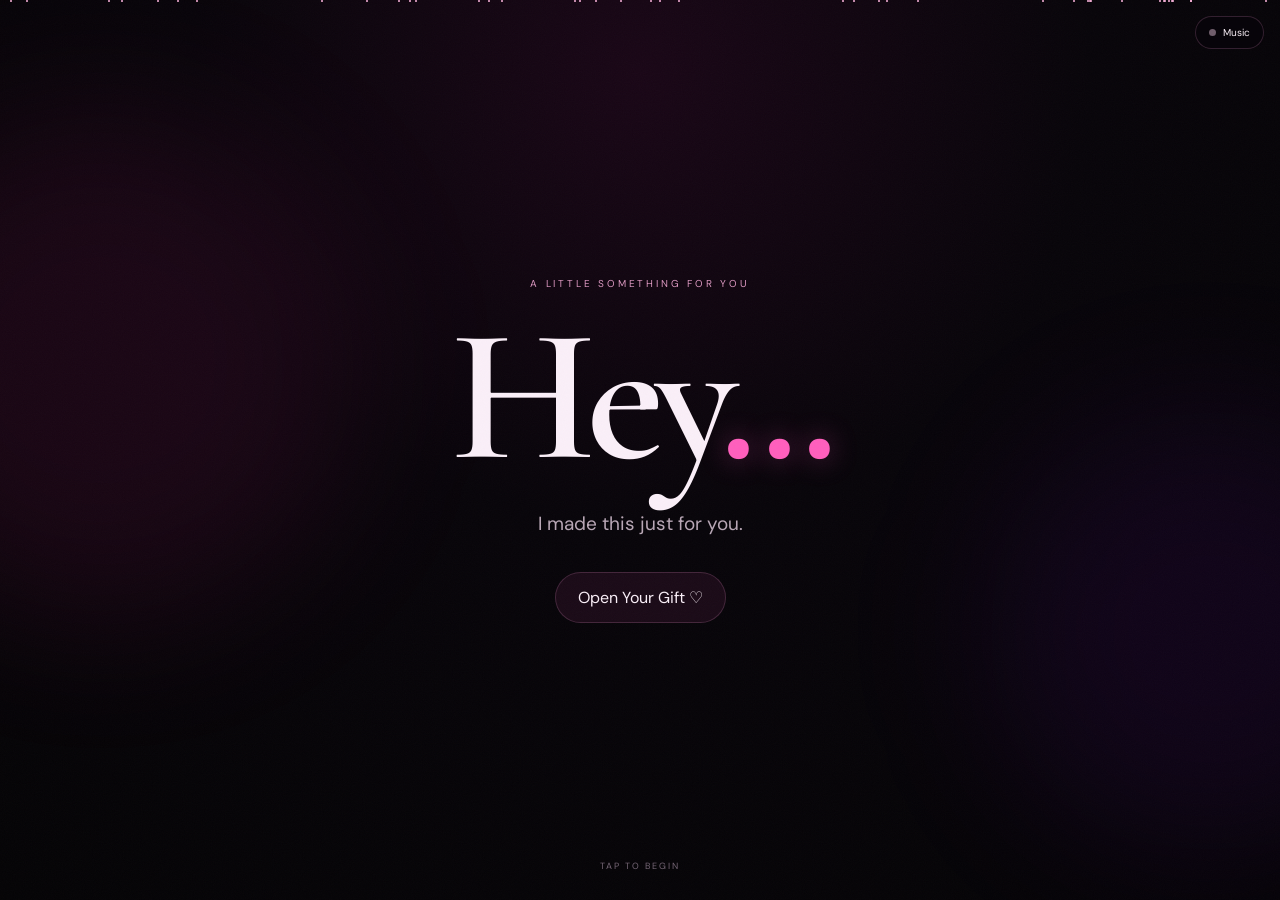
==== index.html @ 4d150147 "Add files via upload" ====
<!doctype html><html lang="en"><head><meta charset="utf-8"><meta name="viewport" content="width=device-width,initial-scale=1,viewport-fit=cover"><meta name="theme-color" content="#08050a"><title>A Little Something For You ♡</title><link rel="preconnect" href="https://fonts.googleapis.com"><link rel="preconnect" href="https://fonts.gstatic.com" crossorigin><link href="https://fonts.googleapis.com/css2?family=Cormorant+Garamond:wght@500;600;700&family=DM+Sans:wght@400;500;600&display=swap" rel="stylesheet"><link rel="stylesheet" href="style.css"></head><body><div id="particles"></div><div class="grain"></div><audio id="music" preload="metadata" loop><source src="assets/birthday-track.mp3" type="audio/mpeg"></audio><button id="musicToggle" class="music-toggle" aria-label="Play or pause music"><span class="music-dot"></span><span id="musicLabel">Music</span></button><main>
<section id="opening" class="scene"><div class="glow a"></div><div class="glow b"></div><div class="opening-content"><p class="eyebrow">a little something for you</p><h1>Hey<span class="pink">...</span></h1><p class="sub">I made this just for you.</p><button id="openGift" class="primary">Open Your Gift <span>♡</span></button></div><div class="scroll-hint">tap to begin</div></section>
<section id="countdown" class="scene countdown hidden"><div id="count" class="count"></div><div id="word" class="word">BIRTHDAY</div><div id="heart" class="big-heart">♡</div></section>
<section id="message" class="section hidden"><div class="narrow"><p class="eyebrow">today is yours</p><h2>Happy Birthday,<br><span id="name1" class="pink">[NAMA]</span> ♡</h2><p id="mainMessage" class="lead">[MAIN MESSAGE]</p><div id="date" class="chip">[TANGGAL ULANG TAHUN] · [UMUR]</div></div></section>
<section id="cardSection" class="section hidden"><div class="narrow"><p class="eyebrow">one little thing</p><button id="card" class="card" aria-expanded="false"><span class="face front"><small>for you</small><b>Tap me ♡</b><em>there's a message inside</em></span><span class="face back"><small>a note</small><b>You are remembered.</b><em>Not every chapter has to last forever to have meant something.</em></span></button></div></section>
<section id="memories" class="section hidden"><div class="wide"><div class="section-head"><p class="eyebrow">little memories</p><h2>A collection of <span class="pink">you.</span></h2><p>Some moments are worth keeping, even when they're simple.</p></div><div id="gallery" class="gallery"></div></div></section>
<section id="letter" class="section hidden"><div class="letter"><p class="eyebrow">one more thing...</p><h2>For you, <span class="pink">always.</span></h2><div id="letterBody" class="letter-body">[PERSONAL LETTER]</div><div class="signature">— from someone who still wishes you well ♡</div></div></section>
<section id="finale" class="section finale hidden"><div class="wide"><div class="section-head"><p class="eyebrow">and finally...</p><h2>One last little <span class="pink">surprise.</span></h2></div><div id="heartCollage" class="heart-collage"></div><div class="final-message"><h2>Happy Birthday, <span id="name2" class="pink">[NAMA]</span> ♡</h2><p id="finalText">[FINAL MESSAGE]</p><button id="replay" class="ghost">Replay the story ↻</button></div></div></section></main>
<div id="lightbox" class="lightbox"><button id="close" class="close">×</button><div><img id="lightboxImg"><p id="lightboxCaption"></p></div></div><script src="script.js"></script></body></html>
---- style.css ----
*{box-sizing:border-box} :root{--bg:#08050a;--pink:#ff5fbd;--pink2:#ffb1df;--text:#faeff8;--muted:#b9a7b6;--line:rgba(255,160,220,.18)}html{background:var(--bg);scroll-behavior:smooth}body{margin:0;background:radial-gradient(circle at 50% 8%,#1a0717 0,#08050a 43%,#050406 100%);color:var(--text);font-family:"DM Sans",sans-serif;overflow-x:hidden}button{font:inherit;color:inherit}main{position:relative;z-index:2}.hidden{display:none!important}.scene,.section{min-height:100svh;position:relative;display:flex;align-items:center;justify-content:center;padding:clamp(28px,6vw,80px) 18px}.opening-content{text-align:center;max-width:800px;z-index:3}.eyebrow{margin:0 0 18px;text-transform:uppercase;letter-spacing:.28em;font-size:10px;color:var(--pink2);opacity:.86}h1,h2{font-family:"Cormorant Garamond",serif;font-weight:600;line-height:.94;margin:0}h1{font-size:clamp(78px,18vw,190px);letter-spacing:-.05em}h2{font-size:clamp(48px,9vw,94px);letter-spacing:-.035em}.pink{color:var(--pink);text-shadow:0 0 28px rgba(255,95,189,.35)}.sub{color:var(--muted);font-size:clamp(15px,2vw,19px);margin:24px 0 36px}.primary,.ghost{border:1px solid var(--line);border-radius:999px;padding:14px 22px;background:rgba(255,95,189,.08);cursor:pointer;transition:.35s}.primary:hover,.ghost:hover{transform:translateY(-2px);box-shadow:0 0 45px rgba(255,95,189,.18);border-color:rgba(255,160,220,.5)}.scroll-hint{position:absolute;bottom:28px;font-size:9px;text-transform:uppercase;letter-spacing:.22em;color:#756675}.glow{position:absolute;border-radius:50%;filter:blur(75px);pointer-events:none}.glow.a{width:40vw;height:40vw;left:-12vw;top:12vh;background:rgba(255,40,160,.08)}.glow.b{width:35vw;height:35vw;right:-12vw;bottom:5vh;background:rgba(160,20,255,.07)}.countdown{background:#030204;overflow:hidden}.count,.word,.big-heart{position:absolute;text-align:center;opacity:0}.count{font:600 clamp(140px,35vw,340px) "Cormorant Garamond",serif}.word{font-size:clamp(45px,13vw,140px);font-weight:600;letter-spacing:.08em;text-shadow:0 0 50px rgba(255,95,189,.4)}.big-heart{font-size:clamp(100px,25vw,260px);color:var(--pink);text-shadow:0 0 60px rgba(255,95,189,.55)}.narrow{width:min(760px,100%);text-align:center}.wide{width:min(1120px,100%);margin:auto}.lead{max-width:650px;margin:28px auto;color:#d4c4d0;font-size:clamp(16px,2.4vw,21px);line-height:1.8}.chip{display:inline-block;margin-top:22px;border:1px solid var(--line);border-radius:999px;padding:9px 14px;color:#bda9ba;font-size:10px;letter-spacing:.08em}.card{width:min(420px,90vw);aspect-ratio:1.35/1;border:0;background:none;perspective:1200px;cursor:pointer;margin:32px auto 0;display:block;position:relative}.face{position:absolute;inset:0;border:1px solid var(--line);border-radius:26px;background:linear-gradient(135deg,rgba(255,255,255,.08),rgba(255,95,189,.035));backdrop-filter:blur(12px);display:flex;flex-direction:column;align-items:center;justify-content:center;gap:12px;padding:30px;backface-visibility:hidden;transition:transform .75s cubic-bezier(.2,.8,.2,1)}.back{transform:rotateY(180deg);background:linear-gradient(135deg,rgba(255,95,189,.12),rgba(255,255,255,.035))}.card.open .front{transform:rotateY(180deg)}.card.open .back{transform:rotateY(360deg)}.face small{text-transform:uppercase;letter-spacing:.3em;color:var(--pink2);font-size:9px}.face b{font:600 40px "Cormorant Garamond",serif}.face em{font-style:normal;color:var(--muted);font-size:12px;line-height:1.6}.section-head{text-align:center;margin-bottom:54px}.section-head>p:last-child{color:var(--muted);max-width:520px;margin:22px auto 0;line-height:1.7}.gallery{display:grid;grid-template-columns:repeat(12,1fr);gap:14px}.photo{grid-column:span 4;position:relative;min-height:330px;border:1px solid rgba(255,255,255,.07);border-radius:18px;overflow:hidden;background:#120a12;cursor:pointer}.photo:nth-child(3n+1){min-height:440px}.photo:nth-child(5n){grid-column:span 6;min-height:390px}.photo img{width:100%;height:100%;object-fit:cover;display:block;transition:.7s}.photo:hover img{transform:scale(1.035)}.photo .caption{position:absolute;left:0;right:0;bottom:0;padding:42px 18px 16px;background:linear-gradient(transparent,rgba(5,2,6,.9));font-size:11px}.rot img{transform:rotate(-90deg) scale(1.18);object-fit:contain}.rot:hover img{transform:rotate(-90deg) scale(1.2)}.letter{width:min(760px,100%);padding:clamp(28px,6vw,70px);border:1px solid var(--line);border-radius:28px;background:linear-gradient(135deg,rgba(255,255,255,.055),rgba(255,95,189,.035));box-shadow:0 30px 100px rgba(0,0,0,.35)}.letter h2{margin-bottom:34px}.letter-body{white-space:pre-line;color:#dbcbd7;font-size:clamp(16px,2.2vw,19px);line-height:1.95}.signature{margin-top:38px;color:#a992a3;font-size:13px}.finale{text-align:center;overflow:hidden}.heart-collage{position:relative;width:min(820px,94vw);height:min(680px,78vw);min-height:480px;margin:auto}.heart-photo{position:absolute;width:clamp(55px,9vw,95px);height:clamp(70px,11vw,120px);object-fit:cover;border-radius:10px;border:1px solid rgba(255,160,220,.42);box-shadow:0 8px 28px rgba(0,0,0,.5),0 0 18px rgba(255,95,189,.12);opacity:0;transform:translate(var(--sx),var(--sy)) rotate(var(--rot)) scale(.3);transition:opacity .7s,transform 1s cubic-bezier(.16,1,.3,1)}.heart-photo.show{opacity:1;transform:translate(0,0) rotate(var(--rot)) scale(1)}.final-message p{max-width:600px;margin:20px auto;color:var(--muted);line-height:1.8}.ghost{background:transparent;color:#bfa9b9;margin-top:22px}.music-toggle{position:fixed;right:16px;top:16px;z-index:30;border:1px solid var(--line);background:rgba(8,5,10,.7);backdrop-filter:blur(12px);border-radius:999px;padding:9px 13px;font-size:10px;cursor:pointer}.music-dot{display:inline-block;width:7px;height:7px;border-radius:50%;background:#705e6c;margin-right:7px}.playing .music-dot{background:var(--pink);box-shadow:0 0 12px var(--pink)}#particles{position:fixed;inset:0;z-index:1;pointer-events:none;overflow:hidden}.particle{position:absolute;width:2px;height:2px;border-radius:50%;background:#ffb6df;animation:float var(--d) linear infinite}@keyframes float{from{transform:translate3d(0,110vh,0);opacity:0}15%{opacity:.3}85%{opacity:.22}to{transform:translate3d(var(--x),-15vh,0);opacity:0}}.grain{position:fixed;inset:0;z-index:20;pointer-events:none;opacity:.035;background-image:url("data:image/svg+xml,%3Csvg xmlns='http://www.w3.org/2000/svg' width='180' height='180'%3E%3Cfilter id='n'%3E%3CfeTurbulence type='fractalNoise' baseFrequency='.9' numOctaves='3' stitchTiles='stitch'/%3E%3C/filter%3E%3Crect width='100%25' height='100%25' filter='url(%23n)' opacity='.7'/%3E%3C/svg%3E")}.lightbox{position:fixed;inset:0;background:rgba(3,2,4,.93);z-index:50;display:none;align-items:center;justify-content:center;padding:24px}.lightbox.open{display:flex}.lightbox img{max-width:94vw;max-height:78svh;border-radius:18px;object-fit:contain}.lightbox p{text-align:center;color:#d7c4d3}.close{position:absolute;right:18px;top:12px;border:0;background:none;font-size:38px;cursor:pointer}@media(max-width:720px){.gallery{grid-template-columns:repeat(2,1fr);gap:10px}.photo,.photo:nth-child(3n+1),.photo:nth-child(5n){grid-column:span 1;min-height:270px}.photo:nth-child(4n){min-height:350px}.heart-collage{height:125vw;min-height:420px}.heart-photo{width:clamp(48px,13vw,72px);height:clamp(62px,16vw,92px)}}@media(prefers-reduced-motion:reduce){*{animation-duration:.01ms!important;transition-duration:.01ms!important;scroll-behavior:auto!important}}

.qr-note{margin-top:34px;color:#ff9bd8;font-size:12px;letter-spacing:.16em;text-transform:uppercase}.qr-preview{width:92px;height:92px;margin:16px auto 0;border:1px dashed rgba(255,160,220,.35);border-radius:28% 72% 62% 38%/55% 35% 65% 45%;display:grid;place-items:center;color:#ff5fbd;font-size:40px;opacity:.8}.qr-preview::after{content:"♡"}.qr-help{font-size:11px!important;line-height:1.7!important;max-width:420px!important;color:#8f7b8c!important}
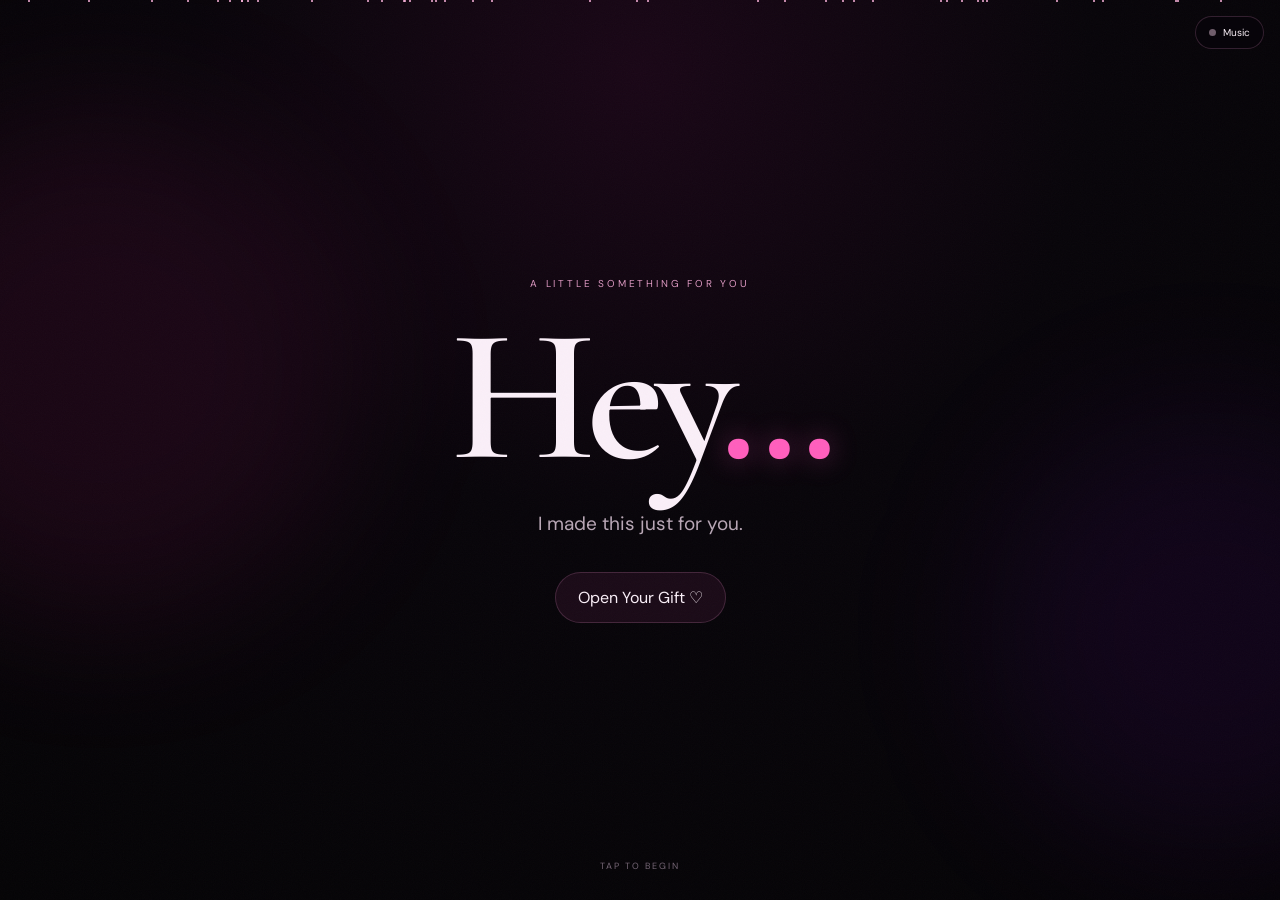
==== commit 8411efc8: "Add files via upload" ====
--- a/index.html
+++ b/index.html
@@ -1,9 +1,9 @@
-<!doctype html><html lang="en"><head><meta charset="utf-8"><meta name="viewport" content="width=device-width,initial-scale=1,viewport-fit=cover"><meta name="theme-color" content="#08050a"><title>A Little Something For You ♡</title><link rel="preconnect" href="https://fonts.googleapis.com"><link rel="preconnect" href="https://fonts.gstatic.com" crossorigin><link href="https://fonts.googleapis.com/css2?family=Cormorant+Garamond:wght@500;600;700&family=DM+Sans:wght@400;500;600&display=swap" rel="stylesheet"><link rel="stylesheet" href="style.css"></head><body><div id="particles"></div><div class="grain"></div><audio id="music" preload="metadata" loop><source src="assets/birthday-track.mp3" type="audio/mpeg"></audio><button id="musicToggle" class="music-toggle" aria-label="Play or pause music"><span class="music-dot"></span><span id="musicLabel">Music</span></button><main>
+<!doctype html><html lang="en"><head><meta charset="utf-8"><meta name="viewport" content="width=device-width,initial-scale=1,viewport-fit=cover"><meta name="theme-color" content="#08050a"><title>Happy Birthday, Ndoro Ratu Pira ♡</title><link rel="preconnect" href="https://fonts.googleapis.com"><link rel="preconnect" href="https://fonts.gstatic.com" crossorigin><link href="https://fonts.googleapis.com/css2?family=Cormorant+Garamond:wght@500;600;700&family=DM+Sans:wght@400;500;600&display=swap" rel="stylesheet"><link rel="stylesheet" href="style.css"></head><body><div id="particles"></div><div class="grain"></div><audio id="music" preload="metadata" loop><source src="assets/birthday-track.mp3" type="audio/mpeg"></audio><button id="musicToggle" class="music-toggle" aria-label="Play or pause music"><span class="music-dot"></span><span id="musicLabel">Music</span></button><main>
 <section id="opening" class="scene"><div class="glow a"></div><div class="glow b"></div><div class="opening-content"><p class="eyebrow">a little something for you</p><h1>Hey<span class="pink">...</span></h1><p class="sub">I made this just for you.</p><button id="openGift" class="primary">Open Your Gift <span>♡</span></button></div><div class="scroll-hint">tap to begin</div></section>
 <section id="countdown" class="scene countdown hidden"><div id="count" class="count"></div><div id="word" class="word">BIRTHDAY</div><div id="heart" class="big-heart">♡</div></section>
-<section id="message" class="section hidden"><div class="narrow"><p class="eyebrow">today is yours</p><h2>Happy Birthday,<br><span id="name1" class="pink">[NAMA]</span> ♡</h2><p id="mainMessage" class="lead">[MAIN MESSAGE]</p><div id="date" class="chip">[TANGGAL ULANG TAHUN] · [UMUR]</div></div></section>
+<section id="message" class="section hidden"><div class="narrow"><p class="eyebrow">today is yours</p><h2>Happy Birthday,<br><span id="name1" class="pink">[NAMA]</span> ♡</h2><p id="mainMessage" class="lead preline"></p><div id="date" class="chip">[TANGGAL ULANG TAHUN] · [UMUR]</div></div></section>
 <section id="cardSection" class="section hidden"><div class="narrow"><p class="eyebrow">one little thing</p><button id="card" class="card" aria-expanded="false"><span class="face front"><small>for you</small><b>Tap me ♡</b><em>there's a message inside</em></span><span class="face back"><small>a note</small><b>You are remembered.</b><em>Not every chapter has to last forever to have meant something.</em></span></button></div></section>
 <section id="memories" class="section hidden"><div class="wide"><div class="section-head"><p class="eyebrow">little memories</p><h2>A collection of <span class="pink">you.</span></h2><p>Some moments are worth keeping, even when they're simple.</p></div><div id="gallery" class="gallery"></div></div></section>
-<section id="letter" class="section hidden"><div class="letter"><p class="eyebrow">one more thing...</p><h2>For you, <span class="pink">always.</span></h2><div id="letterBody" class="letter-body">[PERSONAL LETTER]</div><div class="signature">— from someone who still wishes you well ♡</div></div></section>
-<section id="finale" class="section finale hidden"><div class="wide"><div class="section-head"><p class="eyebrow">and finally...</p><h2>One last little <span class="pink">surprise.</span></h2></div><div id="heartCollage" class="heart-collage"></div><div class="final-message"><h2>Happy Birthday, <span id="name2" class="pink">[NAMA]</span> ♡</h2><p id="finalText">[FINAL MESSAGE]</p><button id="replay" class="ghost">Replay the story ↻</button></div></div></section></main>
+<section id="letter" class="section hidden"><div class="letter"><p class="eyebrow">one more thing...</p><h2>For you, <span class="pink">always.</span></h2><div id="letterBody" class="letter-body preline"></div><div class="signature">— from someone who still wishes you well ♡</div></div></section>
+<section id="finale" class="section finale hidden"><div class="wide"><div class="section-head"><p class="eyebrow">and finally...</p><h2>One last little <span class="pink">surprise.</span></h2></div><div id="heartCollage" class="heart-collage"></div><div class="final-message"><h2>Happy Birthday, <span id="name2" class="pink">[NAMA]</span> ♡</h2><p id="finalText" class="preline"></p><button id="replay" class="ghost">Replay the story ↻</button></div></div></section></main>
 <div id="lightbox" class="lightbox"><button id="close" class="close">×</button><div><img id="lightboxImg"><p id="lightboxCaption"></p></div></div><script src="script.js"></script></body></html>
--- a/style.css
+++ b/style.css
@@ -1,3 +1,5 @@
 *{box-sizing:border-box} :root{--bg:#08050a;--pink:#ff5fbd;--pink2:#ffb1df;--text:#faeff8;--muted:#b9a7b6;--line:rgba(255,160,220,.18)}html{background:var(--bg);scroll-behavior:smooth}body{margin:0;background:radial-gradient(circle at 50% 8%,#1a0717 0,#08050a 43%,#050406 100%);color:var(--text);font-family:"DM Sans",sans-serif;overflow-x:hidden}button{font:inherit;color:inherit}main{position:relative;z-index:2}.hidden{display:none!important}.scene,.section{min-height:100svh;position:relative;display:flex;align-items:center;justify-content:center;padding:clamp(28px,6vw,80px) 18px}.opening-content{text-align:center;max-width:800px;z-index:3}.eyebrow{margin:0 0 18px;text-transform:uppercase;letter-spacing:.28em;font-size:10px;color:var(--pink2);opacity:.86}h1,h2{font-family:"Cormorant Garamond",serif;font-weight:600;line-height:.94;margin:0}h1{font-size:clamp(78px,18vw,190px);letter-spacing:-.05em}h2{font-size:clamp(48px,9vw,94px);letter-spacing:-.035em}.pink{color:var(--pink);text-shadow:0 0 28px rgba(255,95,189,.35)}.sub{color:var(--muted);font-size:clamp(15px,2vw,19px);margin:24px 0 36px}.primary,.ghost{border:1px solid var(--line);border-radius:999px;padding:14px 22px;background:rgba(255,95,189,.08);cursor:pointer;transition:.35s}.primary:hover,.ghost:hover{transform:translateY(-2px);box-shadow:0 0 45px rgba(255,95,189,.18);border-color:rgba(255,160,220,.5)}.scroll-hint{position:absolute;bottom:28px;font-size:9px;text-transform:uppercase;letter-spacing:.22em;color:#756675}.glow{position:absolute;border-radius:50%;filter:blur(75px);pointer-events:none}.glow.a{width:40vw;height:40vw;left:-12vw;top:12vh;background:rgba(255,40,160,.08)}.glow.b{width:35vw;height:35vw;right:-12vw;bottom:5vh;background:rgba(160,20,255,.07)}.countdown{background:#030204;overflow:hidden}.count,.word,.big-heart{position:absolute;text-align:center;opacity:0}.count{font:600 clamp(140px,35vw,340px) "Cormorant Garamond",serif}.word{font-size:clamp(45px,13vw,140px);font-weight:600;letter-spacing:.08em;text-shadow:0 0 50px rgba(255,95,189,.4)}.big-heart{font-size:clamp(100px,25vw,260px);color:var(--pink);text-shadow:0 0 60px rgba(255,95,189,.55)}.narrow{width:min(760px,100%);text-align:center}.wide{width:min(1120px,100%);margin:auto}.lead{max-width:650px;margin:28px auto;color:#d4c4d0;font-size:clamp(16px,2.4vw,21px);line-height:1.8}.chip{display:inline-block;margin-top:22px;border:1px solid var(--line);border-radius:999px;padding:9px 14px;color:#bda9ba;font-size:10px;letter-spacing:.08em}.card{width:min(420px,90vw);aspect-ratio:1.35/1;border:0;background:none;perspective:1200px;cursor:pointer;margin:32px auto 0;display:block;position:relative}.face{position:absolute;inset:0;border:1px solid var(--line);border-radius:26px;background:linear-gradient(135deg,rgba(255,255,255,.08),rgba(255,95,189,.035));backdrop-filter:blur(12px);display:flex;flex-direction:column;align-items:center;justify-content:center;gap:12px;padding:30px;backface-visibility:hidden;transition:transform .75s cubic-bezier(.2,.8,.2,1)}.back{transform:rotateY(180deg);background:linear-gradient(135deg,rgba(255,95,189,.12),rgba(255,255,255,.035))}.card.open .front{transform:rotateY(180deg)}.card.open .back{transform:rotateY(360deg)}.face small{text-transform:uppercase;letter-spacing:.3em;color:var(--pink2);font-size:9px}.face b{font:600 40px "Cormorant Garamond",serif}.face em{font-style:normal;color:var(--muted);font-size:12px;line-height:1.6}.section-head{text-align:center;margin-bottom:54px}.section-head>p:last-child{color:var(--muted);max-width:520px;margin:22px auto 0;line-height:1.7}.gallery{display:grid;grid-template-columns:repeat(12,1fr);gap:14px}.photo{grid-column:span 4;position:relative;min-height:330px;border:1px solid rgba(255,255,255,.07);border-radius:18px;overflow:hidden;background:#120a12;cursor:pointer}.photo:nth-child(3n+1){min-height:440px}.photo:nth-child(5n){grid-column:span 6;min-height:390px}.photo img{width:100%;height:100%;object-fit:cover;display:block;transition:.7s}.photo:hover img{transform:scale(1.035)}.photo .caption{position:absolute;left:0;right:0;bottom:0;padding:42px 18px 16px;background:linear-gradient(transparent,rgba(5,2,6,.9));font-size:11px}.rot img{transform:rotate(-90deg) scale(1.18);object-fit:contain}.rot:hover img{transform:rotate(-90deg) scale(1.2)}.letter{width:min(760px,100%);padding:clamp(28px,6vw,70px);border:1px solid var(--line);border-radius:28px;background:linear-gradient(135deg,rgba(255,255,255,.055),rgba(255,95,189,.035));box-shadow:0 30px 100px rgba(0,0,0,.35)}.letter h2{margin-bottom:34px}.letter-body{white-space:pre-line;color:#dbcbd7;font-size:clamp(16px,2.2vw,19px);line-height:1.95}.signature{margin-top:38px;color:#a992a3;font-size:13px}.finale{text-align:center;overflow:hidden}.heart-collage{position:relative;width:min(820px,94vw);height:min(680px,78vw);min-height:480px;margin:auto}.heart-photo{position:absolute;width:clamp(55px,9vw,95px);height:clamp(70px,11vw,120px);object-fit:cover;border-radius:10px;border:1px solid rgba(255,160,220,.42);box-shadow:0 8px 28px rgba(0,0,0,.5),0 0 18px rgba(255,95,189,.12);opacity:0;transform:translate(var(--sx),var(--sy)) rotate(var(--rot)) scale(.3);transition:opacity .7s,transform 1s cubic-bezier(.16,1,.3,1)}.heart-photo.show{opacity:1;transform:translate(0,0) rotate(var(--rot)) scale(1)}.final-message p{max-width:600px;margin:20px auto;color:var(--muted);line-height:1.8}.ghost{background:transparent;color:#bfa9b9;margin-top:22px}.music-toggle{position:fixed;right:16px;top:16px;z-index:30;border:1px solid var(--line);background:rgba(8,5,10,.7);backdrop-filter:blur(12px);border-radius:999px;padding:9px 13px;font-size:10px;cursor:pointer}.music-dot{display:inline-block;width:7px;height:7px;border-radius:50%;background:#705e6c;margin-right:7px}.playing .music-dot{background:var(--pink);box-shadow:0 0 12px var(--pink)}#particles{position:fixed;inset:0;z-index:1;pointer-events:none;overflow:hidden}.particle{position:absolute;width:2px;height:2px;border-radius:50%;background:#ffb6df;animation:float var(--d) linear infinite}@keyframes float{from{transform:translate3d(0,110vh,0);opacity:0}15%{opacity:.3}85%{opacity:.22}to{transform:translate3d(var(--x),-15vh,0);opacity:0}}.grain{position:fixed;inset:0;z-index:20;pointer-events:none;opacity:.035;background-image:url("data:image/svg+xml,%3Csvg xmlns='http://www.w3.org/2000/svg' width='180' height='180'%3E%3Cfilter id='n'%3E%3CfeTurbulence type='fractalNoise' baseFrequency='.9' numOctaves='3' stitchTiles='stitch'/%3E%3C/filter%3E%3Crect width='100%25' height='100%25' filter='url(%23n)' opacity='.7'/%3E%3C/svg%3E")}.lightbox{position:fixed;inset:0;background:rgba(3,2,4,.93);z-index:50;display:none;align-items:center;justify-content:center;padding:24px}.lightbox.open{display:flex}.lightbox img{max-width:94vw;max-height:78svh;border-radius:18px;object-fit:contain}.lightbox p{text-align:center;color:#d7c4d3}.close{position:absolute;right:18px;top:12px;border:0;background:none;font-size:38px;cursor:pointer}@media(max-width:720px){.gallery{grid-template-columns:repeat(2,1fr);gap:10px}.photo,.photo:nth-child(3n+1),.photo:nth-child(5n){grid-column:span 1;min-height:270px}.photo:nth-child(4n){min-height:350px}.heart-collage{height:125vw;min-height:420px}.heart-photo{width:clamp(48px,13vw,72px);height:clamp(62px,16vw,92px)}}@media(prefers-reduced-motion:reduce){*{animation-duration:.01ms!important;transition-duration:.01ms!important;scroll-behavior:auto!important}}
 
 .qr-note{margin-top:34px;color:#ff9bd8;font-size:12px;letter-spacing:.16em;text-transform:uppercase}.qr-preview{width:92px;height:92px;margin:16px auto 0;border:1px dashed rgba(255,160,220,.35);border-radius:28% 72% 62% 38%/55% 35% 65% 45%;display:grid;place-items:center;color:#ff5fbd;font-size:40px;opacity:.8}.qr-preview::after{content:"♡"}.qr-help{font-size:11px!important;line-height:1.7!important;max-width:420px!important;color:#8f7b8c!important}
+
+.preline{white-space:pre-line}
